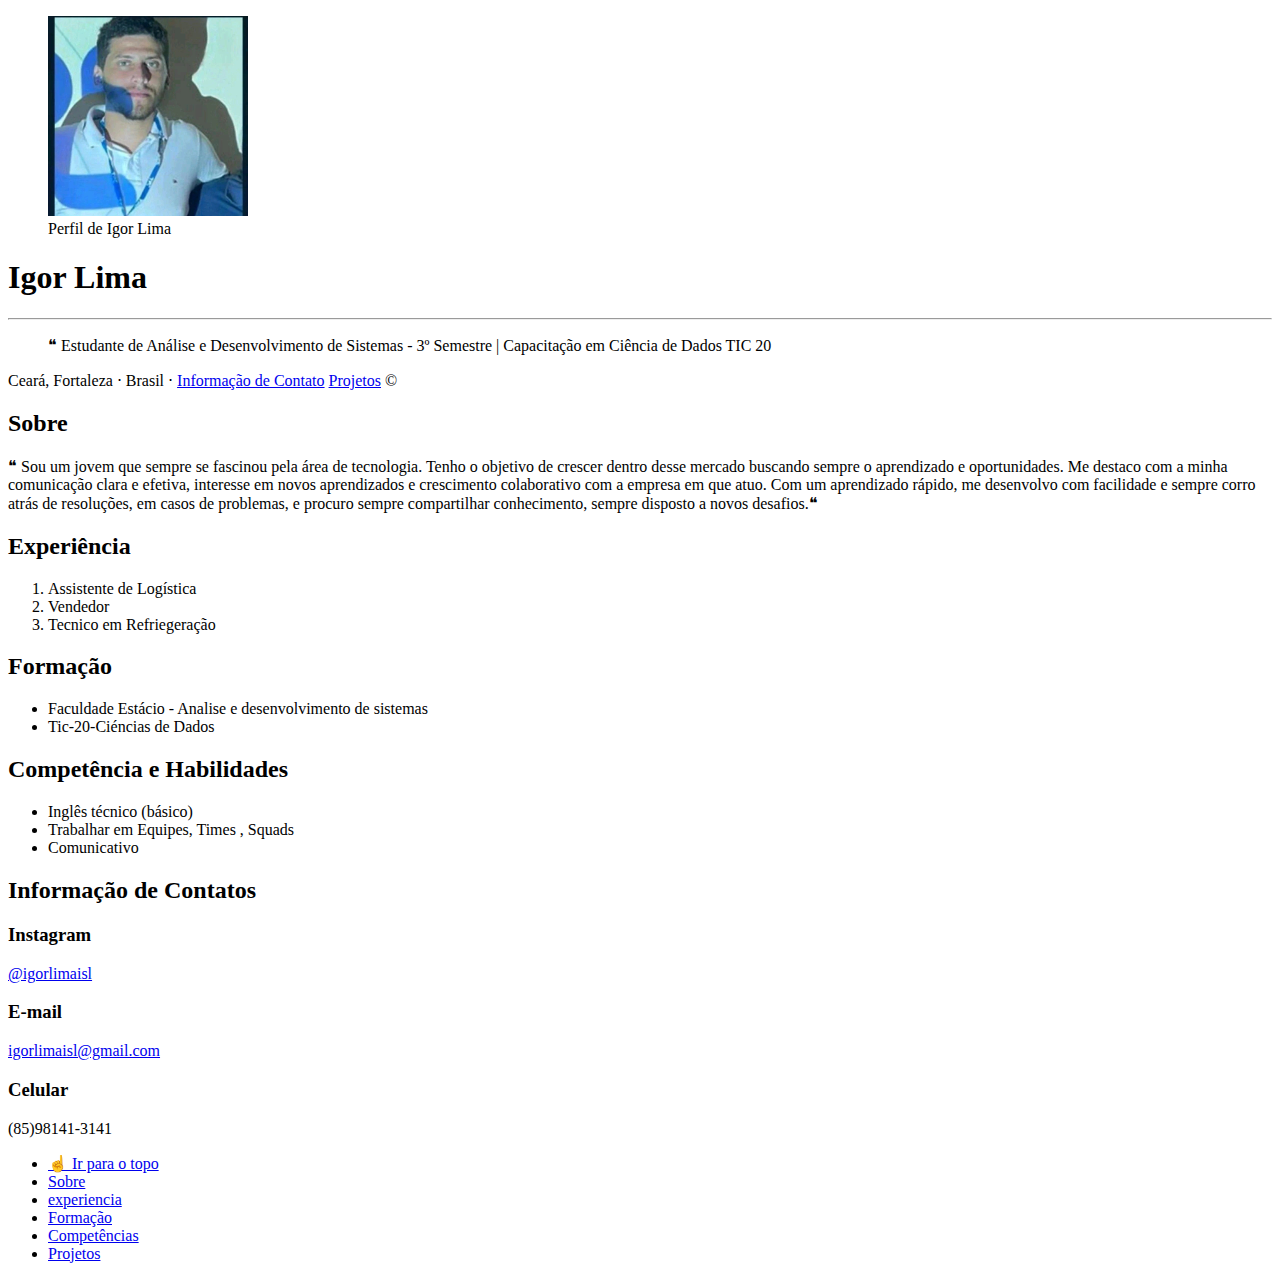
==== perfil.html @ 037c937c "atualização" ====
<!DOCTYPE html> <!---Versão do documento -->
<html lang="pt-br">

    <head>
        <meta charset="UTF-8"><!--Definir mapa de caracteres ou codificação de caracteres-->
        <meta http-equiv="X-UA-Compatible" content="IE=edge"> <!--Indicar compatibilidade com internet explorer-->
        <meta name="viewport" content="width=device-width, initial-scale=1.0"> <!--Definir área invisivel e largura-->
        <link rel="icon" href="img/favicon.png"/><!--favicon-->
        <title>Currículo Online</title><!--título da página-->
        <!--links para estilos css, arquivos de script js-->
    </head>

    <body>
        <span id="topo"></span>
        <header>
            <!---Foto do perfil--->
            <figure>
            <img src="img/foto-igor.jpg" 
                    width="200px"
                    alt="Foto do Perfil" 
                    />
                    <figcaption>Perfil de Igor Lima</figcaption>
            
            </figure>
            <h1>Igor Lima</h1>
            <hr/> <!--Linha horizontal-->
            <blockquote> &#10077; Estudante de Análise e Desenvolvimento de Sistemas -  3º Semestre | Capacitação em Ciência de Dados TIC 20 </blockquote>
            <span>Ceará</span>,
            <span>Fortaleza</span> &sdot;
            <span>Brasil</span> &sdot;
            <a href="#info-contatos">Informação de Contato</a>
            <a href="projetos.html">Projetos</a>
            &copy;
        </header><!--cabeçalho-->

        <section id="perfil">
        <article id="sobre">
            <h2>Sobre</h2>
            <p> &#10077; Sou um jovem que sempre se fascinou pela área de tecnologia. Tenho o objetivo de crescer dentro desse mercado buscando sempre o aprendizado e oportunidades. Me destaco com a minha comunicação clara e efetiva, interesse em novos aprendizados e crescimento colaborativo com a empresa em que atuo. Com um aprendizado rápido, me desenvolvo com facilidade e sempre corro atrás de resoluções, em casos de problemas, e procuro sempre compartilhar conhecimento, sempre disposto a novos desafios.&#10077; </p>
        </article>

        <article id="experiencia">
            <h2>Experiência</h2>
            <ol>
                <li>   Assistente de Logística    </li>
                <li>   Vendedor    </li>
                <li>   Tecnico em Refriegeração   </li>
            </ol>
        </article>

        <article id="formacao">    
            <h2>Formação</h2>
                <ul>
                    <li> Faculdade Estácio - Analise e desenvolvimento de sistemas</li>
                    <li>Tic-20-Ciéncias de Dados </li>
                </ul>
        </article>      
        <article id="competencias">  
            <h2>Competência e Habilidades</h2>
            <ul>
                <li>Inglês técnico (básico)</li>
                <li>Trabalhar em Equipes, Times , Squads</li>
                <li>Comunicativo </li>
            </ul>
        </article> 

        <article id="info-contatos">
            <nav>
            <h2>Informação de Contatos</h2>

            <h3>Instagram</h3>
            <a href="https://www.Instagram.com/igorlima">@igorlimaisl</a> <!--Fazer a correção do link -->

            <h3>E-mail</h3>
            <a href="mailto:igorlimaisl7@gmail.com"
                target="_blank" rel="nooreper">igorlimaisl@gmail.com</a>
            </nav>       
                <h3>Celular</h3>
                <p>(85)98141-3141</p>
        </article>
        </section>

        <!--rodapé-->
        <footer id="rodape">
            <nav>
            <ul><!--Links para um menu-->
                <li><a href="#topo"> &#9757; Ir para o topo</a></li>
                <li><a href="#sobre">Sobre</a></li>
                <li><a href="#experiencia">experiencia</a></li>
                <li><a href="#formacao">Formação </a></li>
                <li><a href="#competencias">Competências</a></li>
                <li><a href="projetos.html">Projetos</a></li>
            </ul>
            
            </nav> 
        </footer>
    </body>

</html>
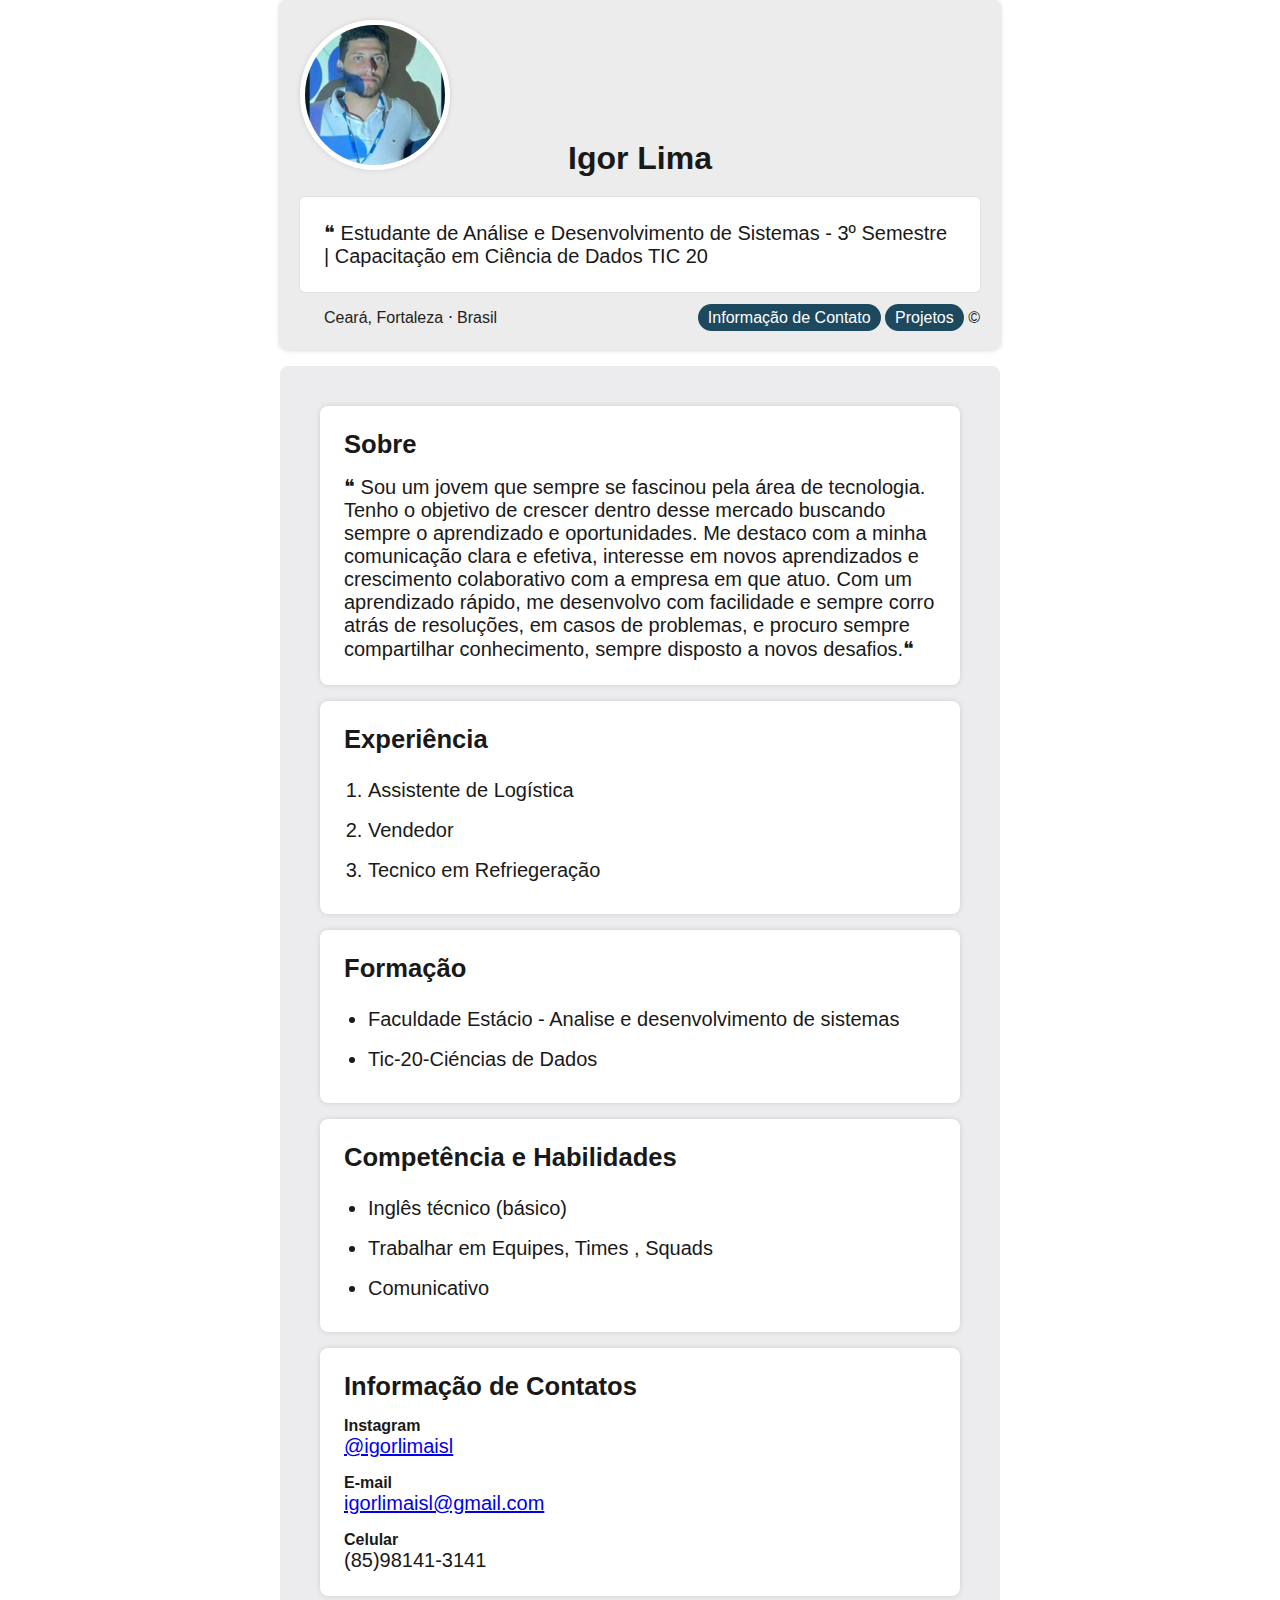
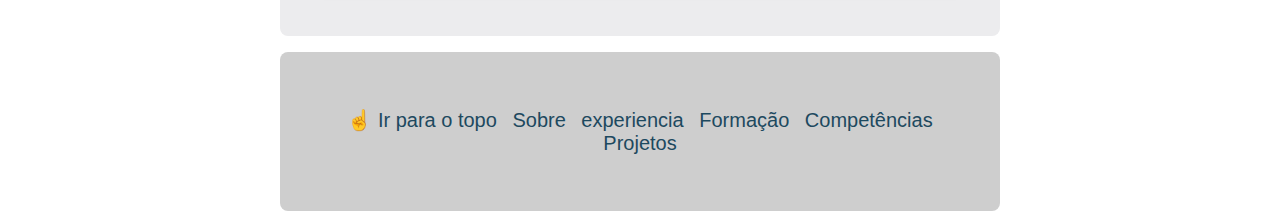
==== commit d77aa2d6: "atualização readme" ====
--- a/perfil.html
+++ b/perfil.html
@@ -6,34 +6,50 @@
         <meta http-equiv="X-UA-Compatible" content="IE=edge"> <!--Indicar compatibilidade com internet explorer-->
         <meta name="viewport" content="width=device-width, initial-scale=1.0"> <!--Definir área invisivel e largura-->
         <link rel="icon" href="img/favicon.png"/><!--favicon-->
+        <link rel="stylesheet" href="css/estilo.css">
         <title>Currículo Online</title><!--título da página-->
         <!--links para estilos css, arquivos de script js-->
     </head>
 
     <body>
+        <main id="tela_perfil">
         <span id="topo"></span>
-        <header>
+    <header>
             <!---Foto do perfil--->
+            
             <figure>
-            <img src="img/foto-igor.jpg" 
+            <img     
+                    id="foto_perfil"
+                    src="img/foto-igor.jpg" 
                     width="200px"
                     alt="Foto do Perfil" 
                     />
                     <figcaption>Perfil de Igor Lima</figcaption>
             
             </figure>
+            <div id="dados">
             <h1>Igor Lima</h1>
-            <hr/> <!--Linha horizontal-->
+           
+            <!--Linha horizontal-->
             <blockquote> &#10077; Estudante de Análise e Desenvolvimento de Sistemas -  3º Semestre | Capacitação em Ciência de Dados TIC 20 </blockquote>
-            <span>Ceará</span>,
-            <span>Fortaleza</span> &sdot;
-            <span>Brasil</span> &sdot;
-            <a href="#info-contatos">Informação de Contato</a>
-            <a href="projetos.html">Projetos</a>
+
+            <div id="locais">
+            <span class="localizacao">Ceará</span>,
+            <span class="localizacao">Fortaleza</span> &sdot;
+            <span class="localizacao">Brasil</span> 
+           
+
+            <nav id="menu-top">
+                <a href="#info-contatos">Informação de Contato</a>
+                <a href="projetos.html">Projetos</a>
             &copy;
-        </header><!--cabeçalho-->
+             </nav>  
+            </div>
+           </div>
 
-        <section id="perfil">
+     </header><!--cabeçalho-->
+
+     <section id="perfil">
         <article id="sobre">
             <h2>Sobre</h2>
             <p> &#10077; Sou um jovem que sempre se fascinou pela área de tecnologia. Tenho o objetivo de crescer dentro desse mercado buscando sempre o aprendizado e oportunidades. Me destaco com a minha comunicação clara e efetiva, interesse em novos aprendizados e crescimento colaborativo com a empresa em que atuo. Com um aprendizado rápido, me desenvolvo com facilidade e sempre corro atrás de resoluções, em casos de problemas, e procuro sempre compartilhar conhecimento, sempre disposto a novos desafios.&#10077; </p>
@@ -67,22 +83,28 @@
         <article id="info-contatos">
             <nav>
             <h2>Informação de Contatos</h2>
-
+            <p>
             <h3>Instagram</h3>
-            <a href="https://www.Instagram.com/igorlima">@igorlimaisl</a> <!--Fazer a correção do link -->
+            <a href="https://www.Instagram.com/igorlima">
+                @igorlimaisl
+            </a>
+            </p> <!--Fazer a correção do link -->
 
             <h3>E-mail</h3>
-            <a href="mailto:igorlimaisl7@gmail.com"
-                target="_blank" rel="nooreper">igorlimaisl@gmail.com</a>
+            <p>
+                 <a href="mailto:igorlimaisl7@gmail.com"
+                target="_blank" rel="nooreper">
+                igorlimaisl@gmail.com</a>
+            </p>    
             </nav>       
                 <h3>Celular</h3>
                 <p>(85)98141-3141</p>
         </article>
-        </section>
-
+    </section>
+   
         <!--rodapé-->
         <footer id="rodape">
-            <nav>
+            <nav id="menu_rodape">
             <ul><!--Links para um menu-->
                 <li><a href="#topo"> &#9757; Ir para o topo</a></li>
                 <li><a href="#sobre">Sobre</a></li>
@@ -94,6 +116,7 @@
             
             </nav> 
         </footer>
+     </main>
     </body>
 
 </html>--- a/css/estilo.css
+++ b/css/estilo.css
@@ -0,0 +1,249 @@
+
+
+*{
+    margin: 0;
+    padding: 0;
+    box-sizing: border-box;
+    font-family: 'Roboto' , sans-serif;
+}
+
+#tela_login{
+
+    width: 100%; /**padrao*/
+    height: 100vh; /**padrao**/
+    display: flex;
+    align-items: center;
+    justify-content: center;
+
+}
+figure , h1{
+    text-align: center;
+
+}
+img{
+    -webkit-user-drag: none;/*interessante*/
+}
+h1{
+    margin-bottom: 20px;/*interessante*/
+}
+
+form{
+    text-align: center;/*interessante*/
+}
+label{
+    display: inline-block;/*interessante*/
+    width: 70px;/*interessante*/
+}
+input{
+    font-size: 1.05rem;/*interessante*/
+    border-radius: 5px;
+    border: 1px solid #581fca;
+    padding: 5px;
+}
+
+input[type=email],input[type=password]{/*interessante*/
+    width: 250px;
+    margin-bottom: 1rem;
+    height: 1.5rem;
+}
+
+input[type=submit],input[type=reset]{/*interessante*/
+    width: 130px;
+    height: 35px;
+    cursor: pointer;
+    
+}
+
+input[type="submit"] {
+    background-color: #5813ae;
+    color: #fff
+}
+
+input[type="submit"]:hover{
+    background:#ef4f10;
+    color: #1D495F;
+    font-weight: bolder;
+}
+input[type="reset"]{
+    background:#ef4f10;
+    color: #fff;
+    font-weight: bolder;
+}
+input[type="reset"]:hover{
+    background:#cecece;
+    color: #d25603d2;
+    font-weight: bolder;
+}
+
+
+
+
+/*Formatação da página inical */
+#tela_perfil{
+    width: 720px ;
+    height: 100vh;
+    font-size:1.25rem ;
+    margin: 0 auto; /*Centraliza divs e blocos*/
+    color: #191919;
+
+
+}
+@media(max-width :720px){
+    #tela_perfil{
+        width: 90%;
+    }
+    #tela_perfil h1 {
+        font-size:1.25rem;
+    }
+    #tela_perfil{
+        top:10px
+    }
+    .localizacao ,#menu-top  a {
+        font: size 0.75rem;
+    }
+
+}
+#foto_perfil{
+    width: 150px;
+    height: 150px;
+    border: 5px solid #fff;
+    border-radius: 100px;
+    box-shadow:0px 0px 5px #ccc;
+    position: absolute;
+    top: 20px;
+    left: 20px;
+}
+figcaption{
+    display: none;
+}
+
+header h1{
+    font-size: 2rem;
+    color: #191919;
+
+}
+header {
+    height: 350px;
+    background-color: #ececec;
+    border-radius: 8px;
+    box-shadow: 0px 0px 5px #ccc;
+    padding: 20px;
+    position: relative;
+    margin-bottom: 1rem;
+}
+#dados{
+    width: 100%;
+    margin-top: 120px;
+}
+blockquote{
+    background: #fff;
+    padding: 1.5rem;
+    border-radius:5px;
+    margin-bottom: 10px;
+    box-shadow: 0px 0px 2px #ccc;
+}
+#locais{
+    line-height: 2rem; /*Altura da linha*/
+    margin-top: 10px ;
+    margin-left: 1.5rem;
+    font-size: 1rem;
+}
+
+.localizacao{
+    color: #222;
+}
+
+#menu-top{
+    float: right;
+}
+
+#menu-top a {
+    background: #1d495f;
+    color: #fff;
+    text-decoration: none;
+    padding:5px 10px;
+    border-radius: 15px;
+
+
+}
+#menu-top a:hover{
+    text-decoration: underline;
+}
+section{
+    width: 100%;
+    background: #ececee;
+    padding: 1.5rem;
+    border-radius: 8px;
+}
+article{
+    background: #fff;
+    border-radius: 8px ;
+    padding:  1.5rem;
+    margin: 1rem;
+    box-shadow: 0px 0px 5px #ccc;
+
+}
+
+article h2 , #info-contatos h2 {
+    font-size:1.6rem;
+    margin-bottom: 1rem;
+}
+
+article ul ,article ol{
+    margin-left: 1.5rem;
+
+}
+
+article li{
+    line-height: 2.5rem;
+
+}
+#info-contatos h3{
+    font-size:1rem;
+    margin-top:1rem;
+
+}
+#infocontatos p{
+    margin-top:0.75rem;
+    margin-bottom:1.5rem;
+}
+
+#infocontatos a{
+    text-decoration: nome;
+    color: #1d495f;
+}
+/*Formatação rodapé*/
+#rodape{
+    margin-top: 1rem;
+    background: #cecece;
+    padding: 1.5rem;
+    border-radius: 8px;
+    text-align: center;
+}
+
+#menu_rodape{
+    padding: 2rem;
+}
+
+#menu_rodape ul li{
+    list-style: none;
+    display: inline-block;
+}
+
+#menu_rodape a, #ir_para_topo{
+    text-decoration: none;
+    color: #1D495F;
+    padding: 5px;
+}
+
+#menu_rodape a:hover{
+    text-decoration: underline;
+    background: #fff;
+
+}
+footer p{
+    text-align: center;
+    font-size:1rem;
+}
+
+/*Formatação de projetos  */